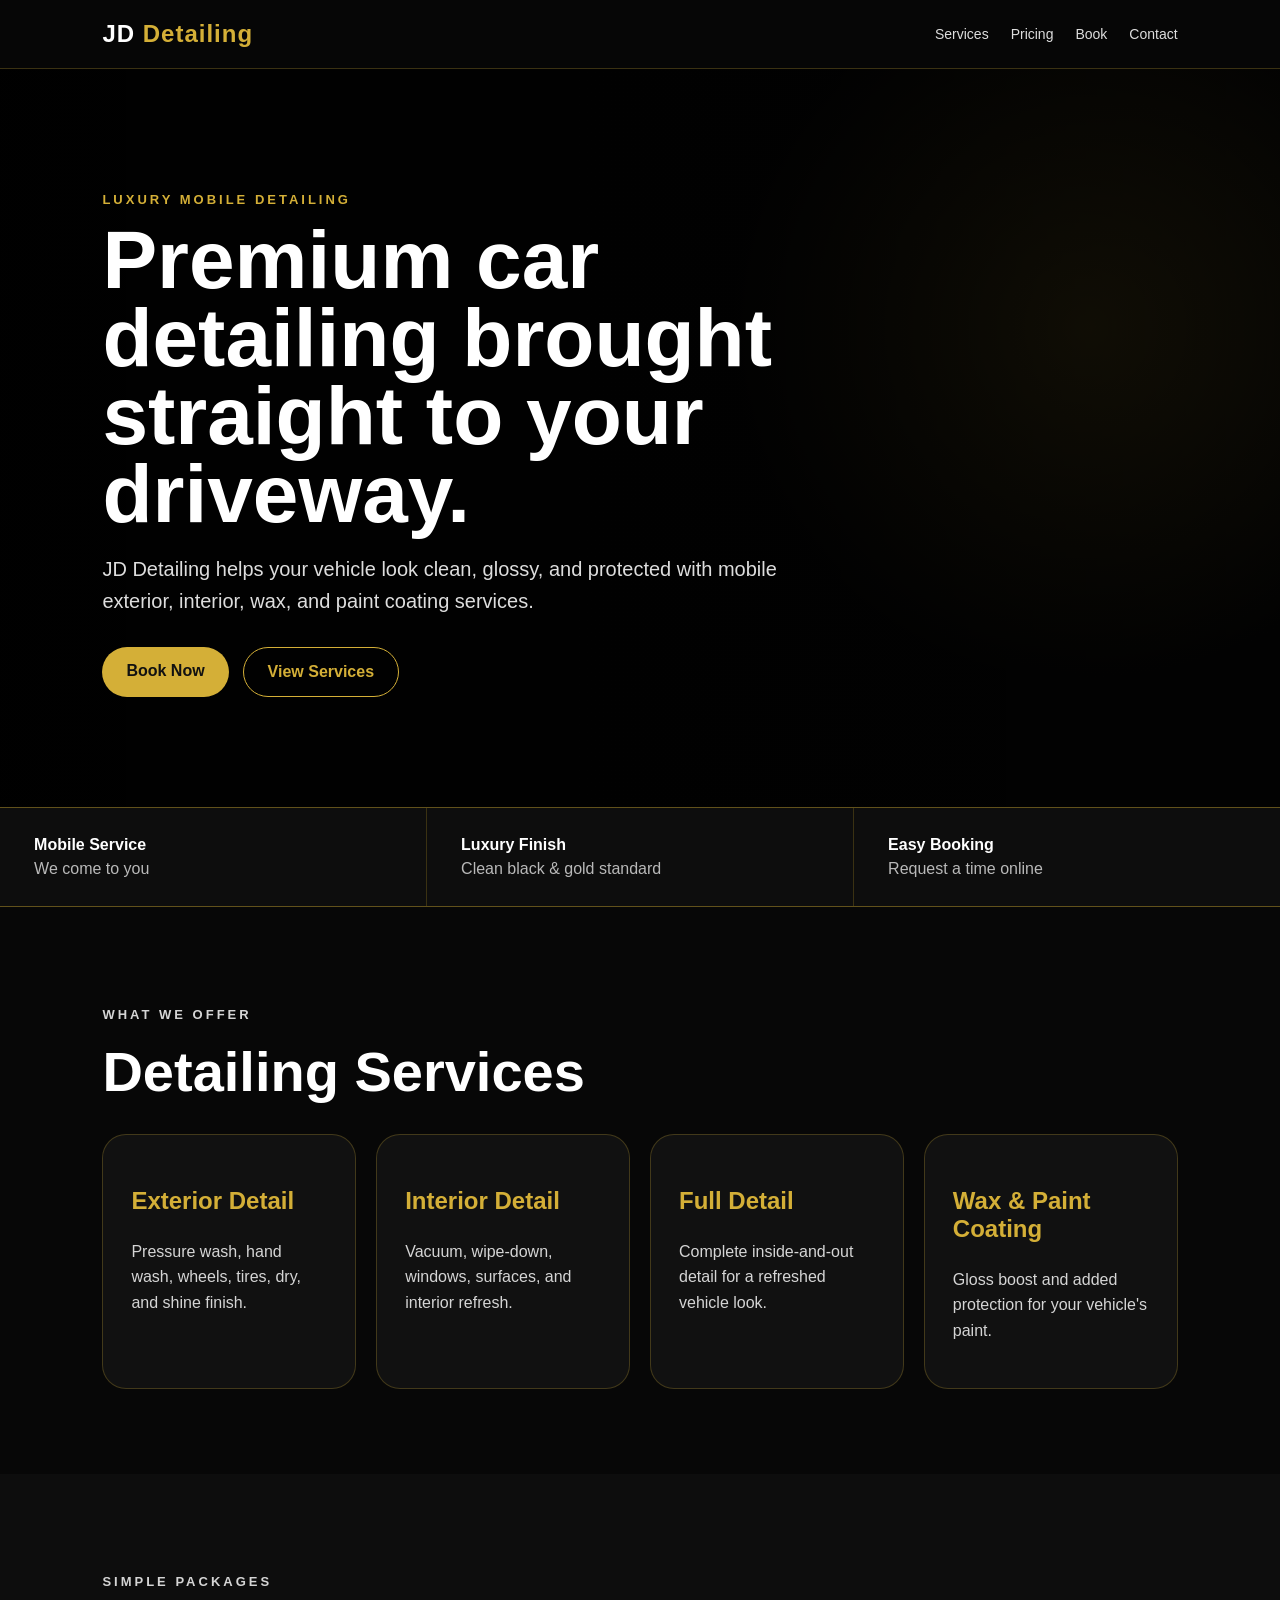
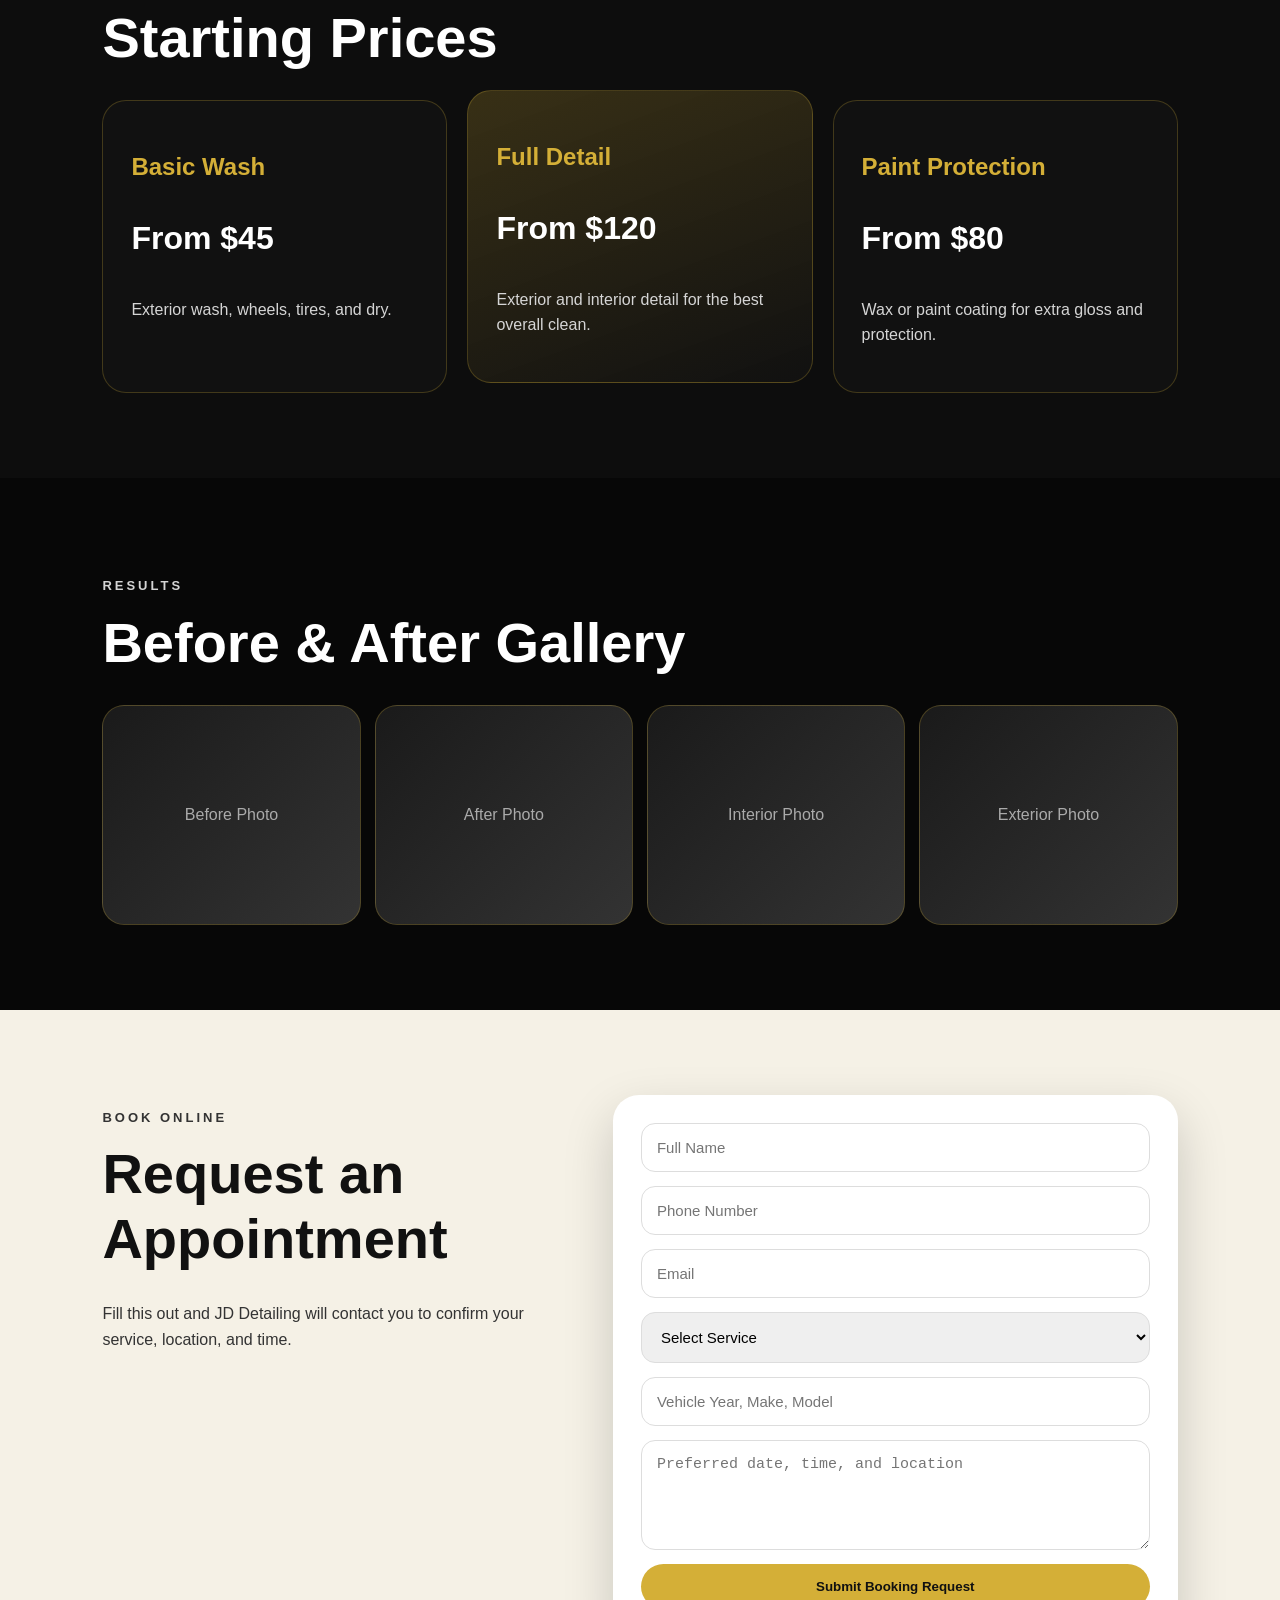
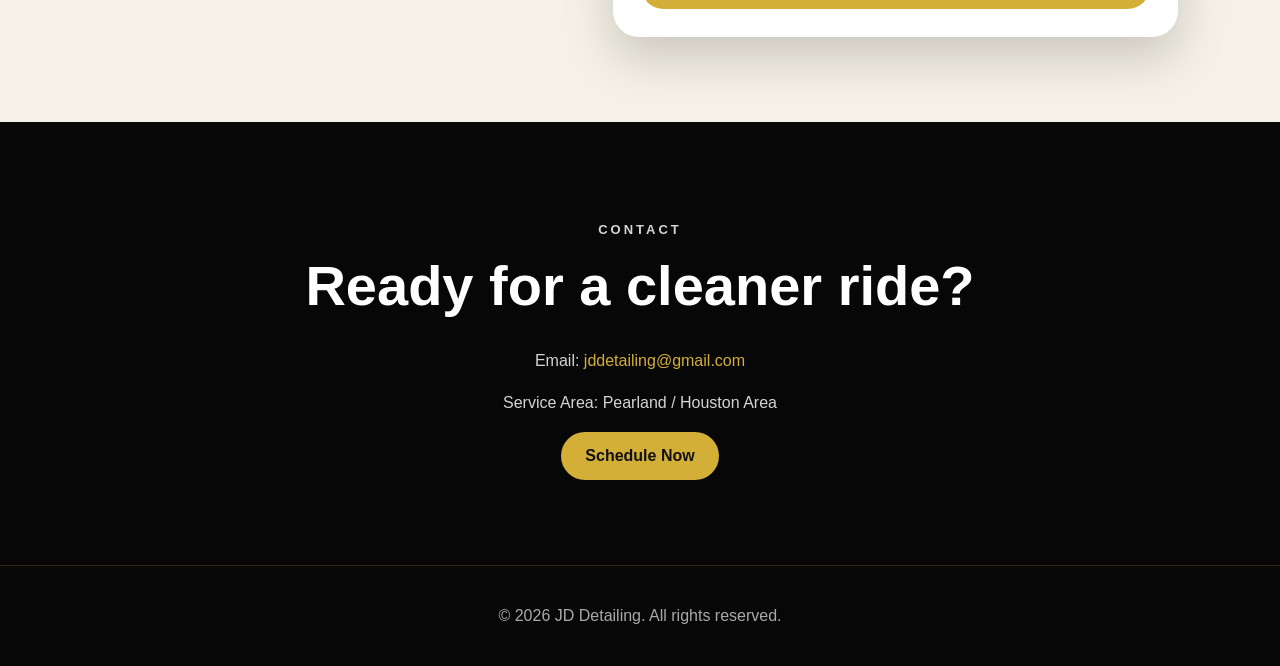
==== index.html @ 8a9e45c3 "Add files via upload" ====
<!DOCTYPE html>
<html lang="en">
<head>
  <meta charset="UTF-8" />
  <meta name="viewport" content="width=device-width, initial-scale=1.0" />
  <title>JD Detailing | Mobile Car Detailing</title>
  <meta name="description" content="JD Detailing provides luxury mobile car detailing with exterior washes, full details, wax, and paint coating services." />
  <link rel="stylesheet" href="style.css" />
</head>
<body>
  <header class="nav">
    <div class="logo">JD <span>Detailing</span></div>
    <nav>
      <a href="#services">Services</a>
      <a href="#pricing">Pricing</a>
      <a href="#book">Book</a>
      <a href="#contact">Contact</a>
    </nav>
  </header>

  <section class="hero">
    <div class="hero-content">
      <p class="tag">Luxury Mobile Detailing</p>
      <h1>Premium car detailing brought straight to your driveway.</h1>
      <p class="sub">JD Detailing helps your vehicle look clean, glossy, and protected with mobile exterior, interior, wax, and paint coating services.</p>
      <div class="buttons">
        <a class="btn primary" href="#book">Book Now</a>
        <a class="btn secondary" href="#services">View Services</a>
      </div>
    </div>
  </section>

  <section class="trust">
    <div><strong>Mobile Service</strong><span>We come to you</span></div>
    <div><strong>Luxury Finish</strong><span>Clean black & gold standard</span></div>
    <div><strong>Easy Booking</strong><span>Request a time online</span></div>
  </section>

  <section id="services" class="section">
    <p class="tag">What We Offer</p>
    <h2>Detailing Services</h2>
    <div class="grid">
      <div class="card"><h3>Exterior Detail</h3><p>Pressure wash, hand wash, wheels, tires, dry, and shine finish.</p></div>
      <div class="card"><h3>Interior Detail</h3><p>Vacuum, wipe-down, windows, surfaces, and interior refresh.</p></div>
      <div class="card"><h3>Full Detail</h3><p>Complete inside-and-out detail for a refreshed vehicle look.</p></div>
      <div class="card"><h3>Wax & Paint Coating</h3><p>Gloss boost and added protection for your vehicle's paint.</p></div>
    </div>
  </section>

  <section id="pricing" class="section dark">
    <p class="tag">Simple Packages</p>
    <h2>Starting Prices</h2>
    <div class="price-grid">
      <div class="price-card"><h3>Basic Wash</h3><p class="price">From $45</p><p>Exterior wash, wheels, tires, and dry.</p></div>
      <div class="price-card featured"><h3>Full Detail</h3><p class="price">From $120</p><p>Exterior and interior detail for the best overall clean.</p></div>
      <div class="price-card"><h3>Paint Protection</h3><p class="price">From $80</p><p>Wax or paint coating for extra gloss and protection.</p></div>
    </div>
  </section>

  <section class="section gallery">
    <p class="tag">Results</p>
    <h2>Before & After Gallery</h2>
    <div class="gallery-grid">
      <div>Before Photo</div>
      <div>After Photo</div>
      <div>Interior Photo</div>
      <div>Exterior Photo</div>
    </div>
  </section>

  <section id="book" class="section book">
    <div>
      <p class="tag">Book Online</p>
      <h2>Request an Appointment</h2>
      <p>Fill this out and JD Detailing will contact you to confirm your service, location, and time.</p>
    </div>
    <form action="https://formspree.io/f/xwkgyqbo" method="POST">
      <input name="name" placeholder="Full Name" required />
      <input name="phone" placeholder="Phone Number" required />
      <input name="email" type="email" placeholder="Email" />
      <select name="service" required>
        <option value="">Select Service</option>
        <option>Basic Wash</option>
        <option>Exterior Detail</option>
        <option>Interior Detail</option>
        <option>Full Detail</option>
        <option>Wax / Paint Coating</option>
      </select>
      <input name="vehicle" placeholder="Vehicle Year, Make, Model" />
      <textarea name="message" placeholder="Preferred date, time, and location"></textarea>
      <button type="submit">Submit Booking Request</button>
    </form>
  </section>

  <section id="contact" class="section contact">
    <p class="tag">Contact</p>
    <h2>Ready for a cleaner ride?</h2>
    <p>Email: <a href="mailto:jddetailing@gmail.com">jddetailing@gmail.com</a></p>
    <p>Service Area: Pearland / Houston Area</p>
    <a class="btn primary" href="#book">Schedule Now</a>
  </section>

  <footer>
    <p>© 2026 JD Detailing. All rights reserved.</p>
  </footer>
</body>
</html>
---- style.css ----
:root{--black:#070707;--dark:#111;--gold:#d4af37;--soft:#f5f1e6;--gray:#b9b9b9;--white:#fff}*{box-sizing:border-box}html{scroll-behavior:smooth}body{margin:0;font-family:Arial,Helvetica,sans-serif;background:var(--black);color:var(--white)}a{color:inherit;text-decoration:none}.nav{position:sticky;top:0;z-index:10;display:flex;justify-content:space-between;align-items:center;padding:20px 8%;background:rgba(7,7,7,.92);border-bottom:1px solid rgba(212,175,55,.25);backdrop-filter:blur(10px)}.logo{font-size:24px;font-weight:800;letter-spacing:1px}.logo span{color:var(--gold)}.nav nav{display:flex;gap:22px}.nav a{font-size:14px;color:#ddd}.nav a:hover{color:var(--gold)}.hero{min-height:82vh;display:flex;align-items:center;padding:80px 8%;background:linear-gradient(90deg,rgba(0,0,0,.95),rgba(0,0,0,.74)),radial-gradient(circle at 85% 35%,rgba(212,175,55,.3),transparent 30%)}.hero-content{max-width:850px}.tag{color:var(--gold);text-transform:uppercase;letter-spacing:3px;font-weight:700;font-size:13px}.hero h1{font-size:clamp(42px,7vw,82px);line-height:.95;margin:14px 0}.sub{font-size:20px;color:#ddd;max-width:690px;line-height:1.6}.buttons{display:flex;gap:14px;flex-wrap:wrap;margin-top:30px}.btn,button{display:inline-block;padding:15px 24px;border-radius:999px;font-weight:800;border:0;cursor:pointer}.primary,button{background:var(--gold);color:#111}.secondary{border:1px solid var(--gold);color:var(--gold)}.trust{display:grid;grid-template-columns:repeat(3,1fr);gap:1px;background:rgba(212,175,55,.25);border-top:1px solid rgba(212,175,55,.25);border-bottom:1px solid rgba(212,175,55,.25)}.trust div{background:#0d0d0d;padding:28px 8%;display:flex;flex-direction:column;gap:6px}.trust span{color:var(--gray)}.section{padding:85px 8%}.section h2{font-size:clamp(34px,5vw,56px);margin:8px 0 30px}.grid,.price-grid{display:grid;grid-template-columns:repeat(4,1fr);gap:20px}.card,.price-card{background:#111;border:1px solid rgba(212,175,55,.25);border-radius:24px;padding:28px;min-height:190px}.card h3,.price-card h3{color:var(--gold);font-size:24px}.card p,.price-card p,.section p{color:#d5d5d5;line-height:1.6}.dark{background:#0d0d0d}.price-grid{grid-template-columns:repeat(3,1fr)}.price-card.featured{background:linear-gradient(160deg,rgba(212,175,55,.22),#111);transform:translateY(-10px)}.price{font-size:32px!important;color:#fff!important;font-weight:900}.gallery-grid{display:grid;grid-template-columns:repeat(4,1fr);gap:14px}.gallery-grid div{height:220px;border-radius:22px;background:linear-gradient(135deg,#1a1a1a,#333);border:1px solid rgba(212,175,55,.25);display:flex;align-items:center;justify-content:center;color:#aaa}.book{display:grid;grid-template-columns:1fr 1.2fr;gap:40px;align-items:start;background:var(--soft);color:#111}.book p{color:#333}.book form{display:grid;gap:14px;background:#fff;padding:28px;border-radius:26px;box-shadow:0 20px 50px rgba(0,0,0,.18)}input,select,textarea{width:100%;padding:15px;border:1px solid #ddd;border-radius:14px;font-size:15px}textarea{min-height:110px;resize:vertical}.contact{text-align:center}.contact a:not(.btn){color:var(--gold)}footer{text-align:center;padding:25px;color:#aaa;border-top:1px solid rgba(212,175,55,.2)}@media(max-width:850px){.nav{align-items:flex-start;gap:14px;flex-direction:column}.nav nav{flex-wrap:wrap}.trust,.grid,.price-grid,.gallery-grid,.book{grid-template-columns:1fr}.hero{min-height:auto}.price-card.featured{transform:none}}
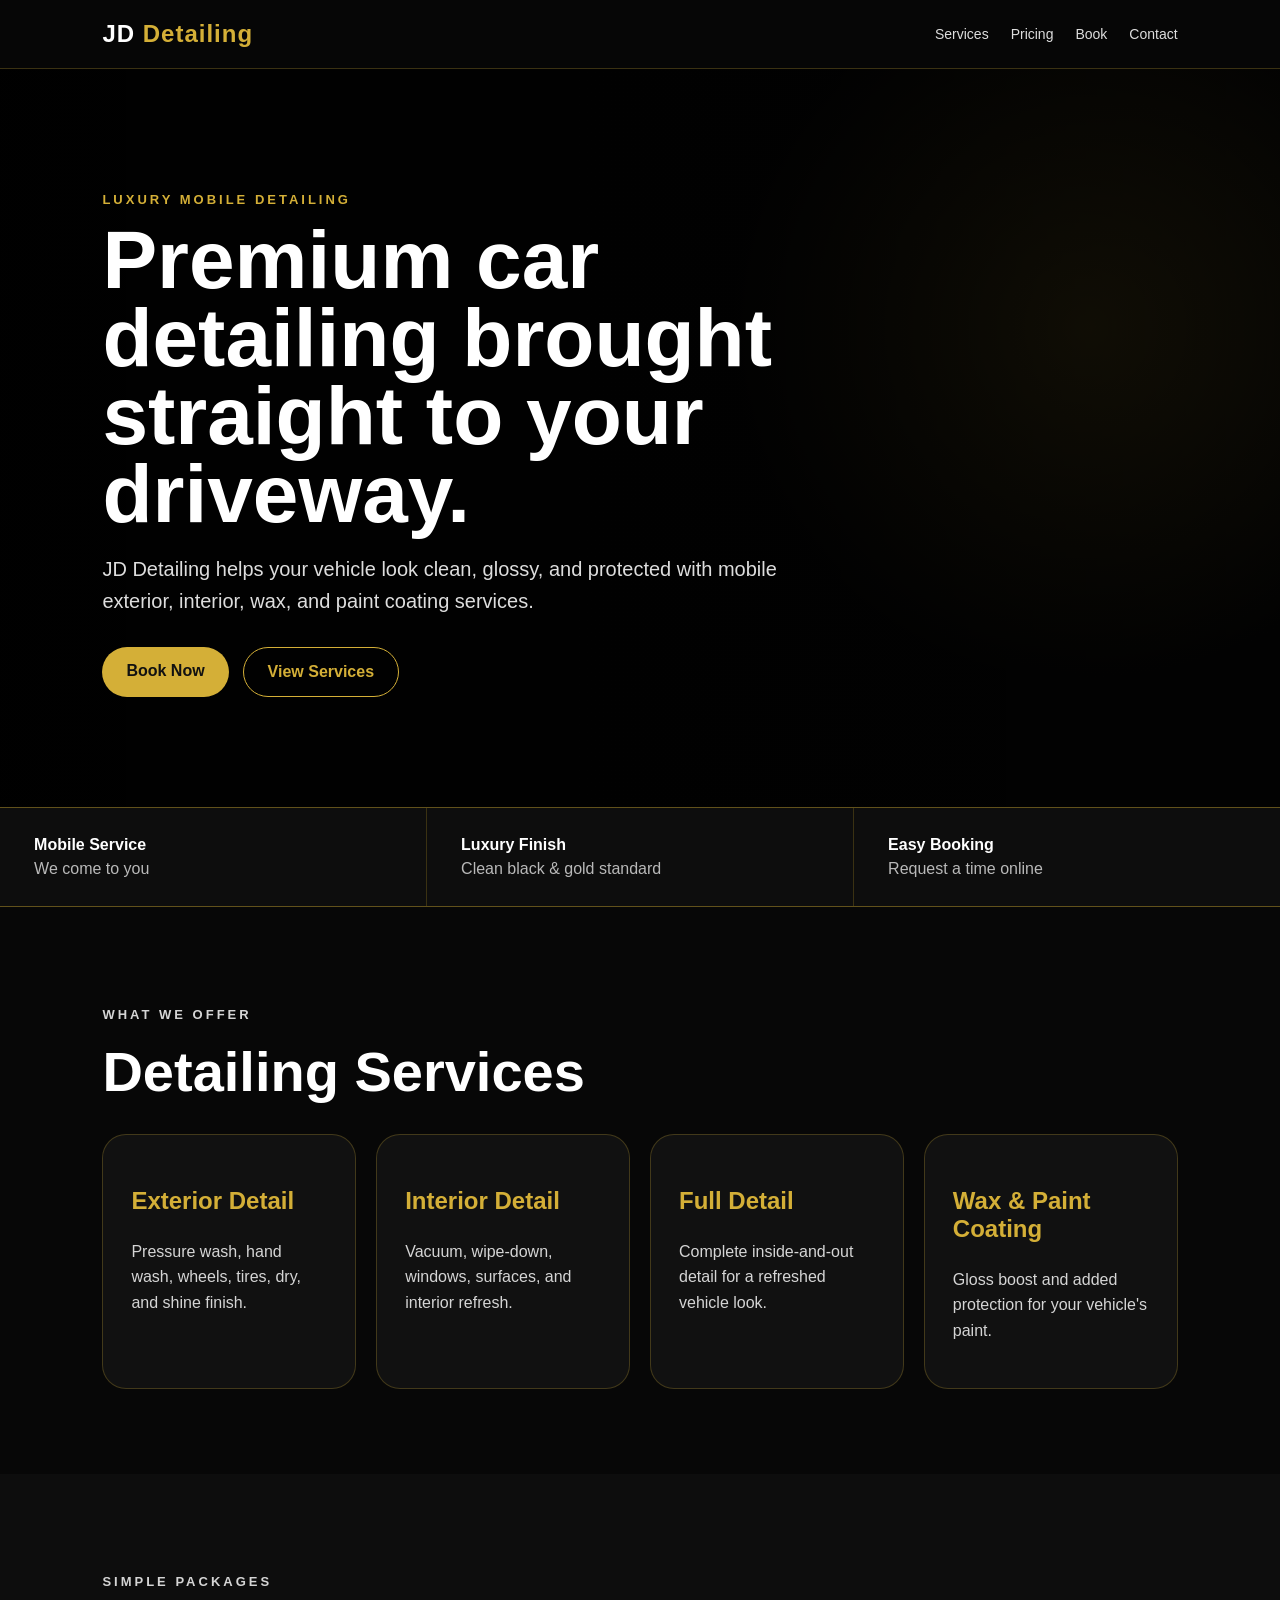
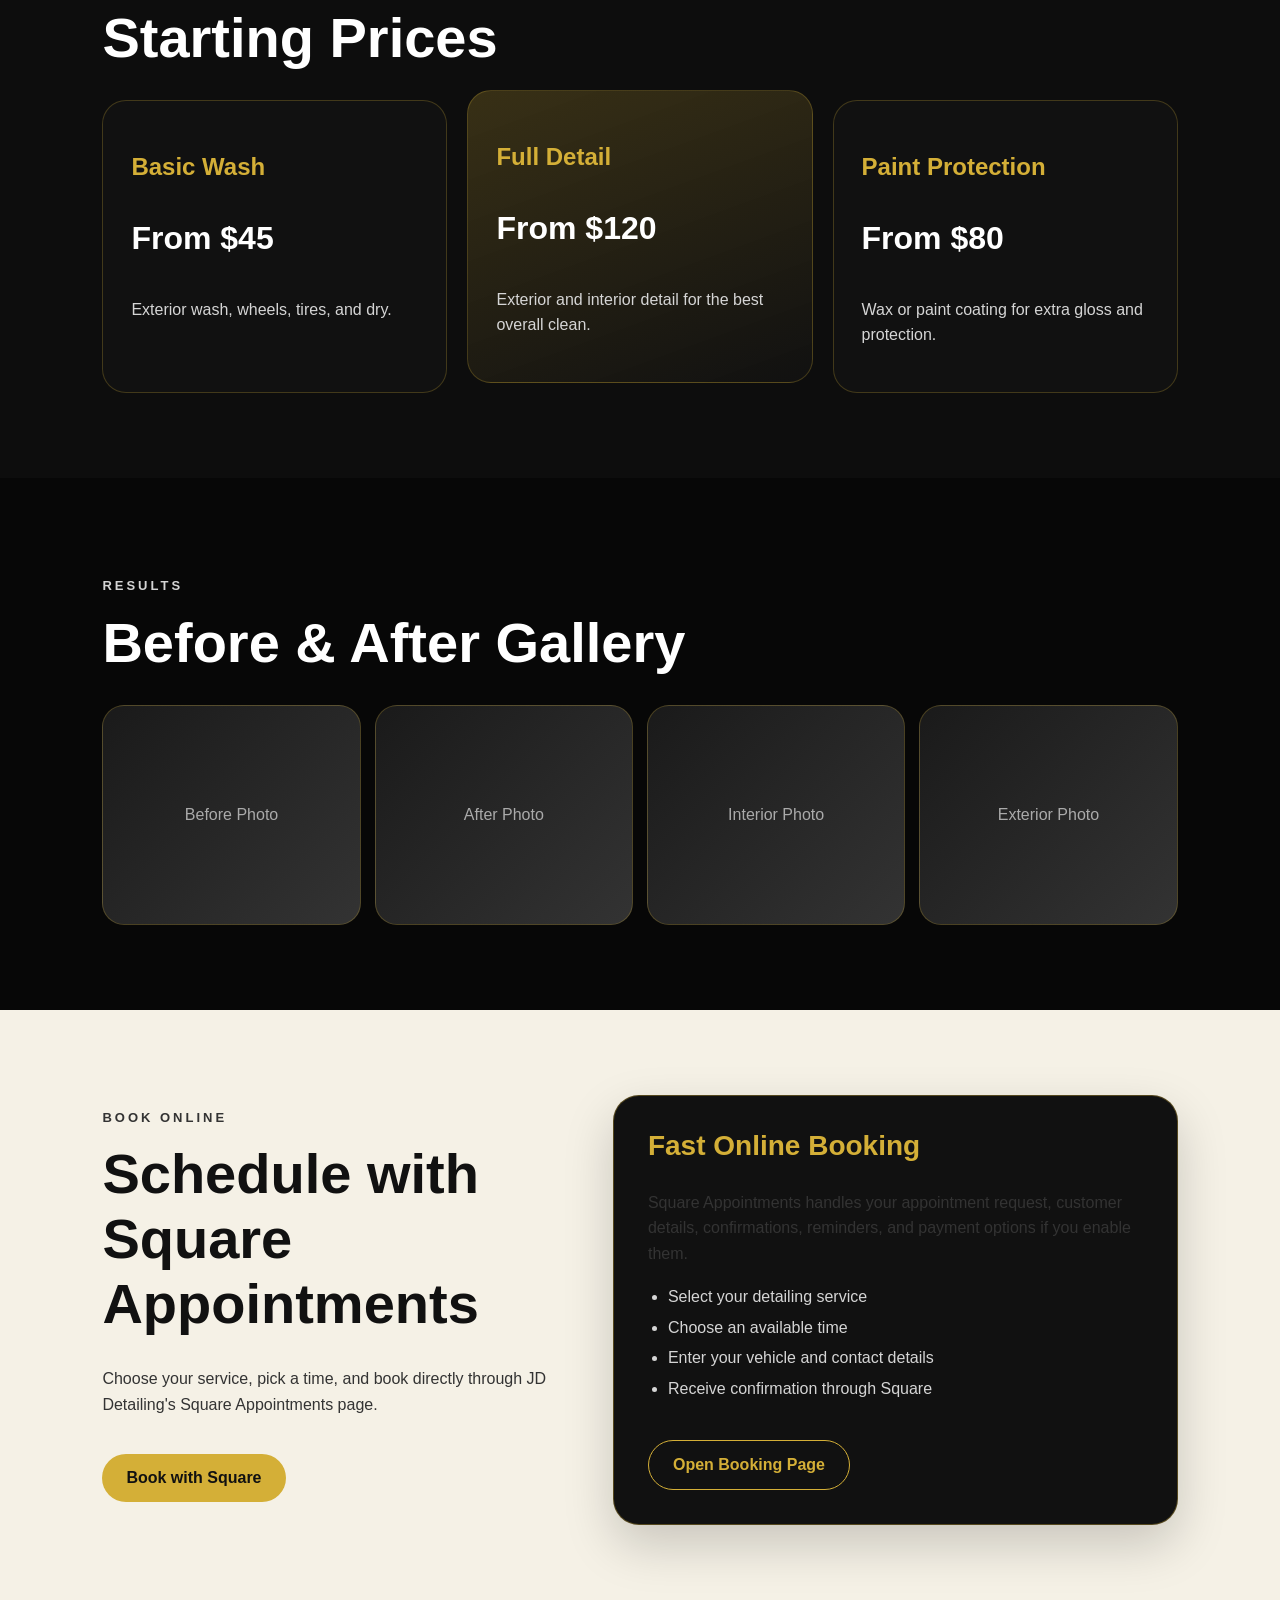
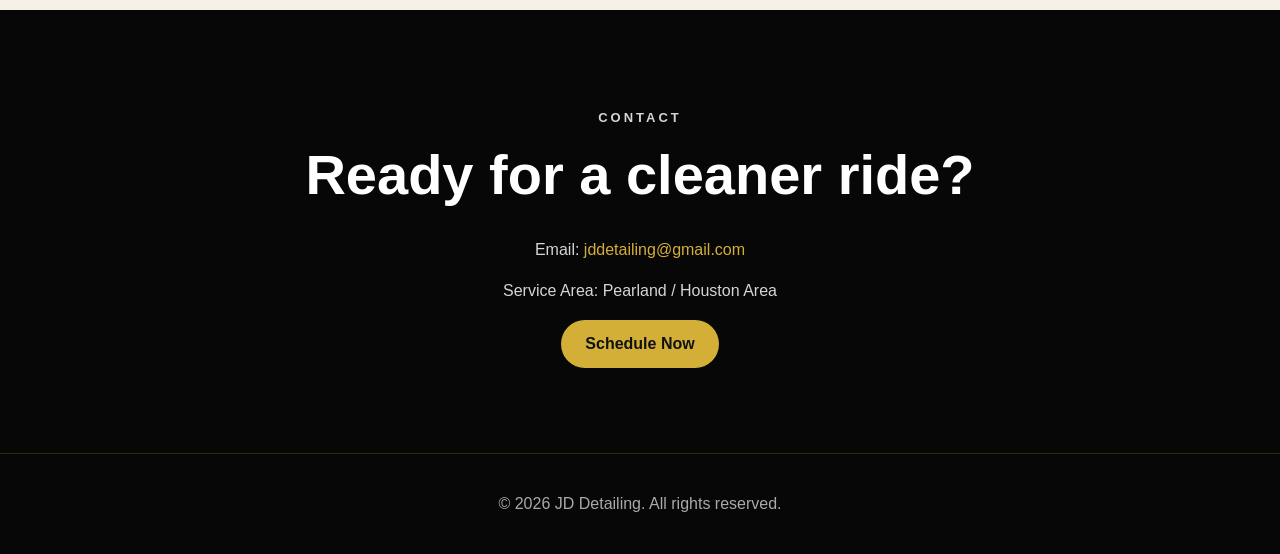
==== commit 583cf292: "Add files via upload" ====
--- a/index.html
+++ b/index.html
@@ -24,7 +24,7 @@
       <h1>Premium car detailing brought straight to your driveway.</h1>
       <p class="sub">JD Detailing helps your vehicle look clean, glossy, and protected with mobile exterior, interior, wax, and paint coating services.</p>
       <div class="buttons">
-        <a class="btn primary" href="#book">Book Now</a>
+        <a class="btn primary" href="https://app.squareup.com/appointments/book/g1cyfay6eoi286/L6CY3M89W4GS8/start" target="_blank" rel="noopener">Book Now</a>
         <a class="btn secondary" href="#services">View Services</a>
       </div>
     </div>
@@ -68,28 +68,24 @@
     </div>
   </section>
 
-  <section id="book" class="section book">
+  <section id="book" class="section book square-booking">
     <div>
       <p class="tag">Book Online</p>
-      <h2>Request an Appointment</h2>
-      <p>Fill this out and JD Detailing will contact you to confirm your service, location, and time.</p>
+      <h2>Schedule with Square Appointments</h2>
+      <p>Choose your service, pick a time, and book directly through JD Detailing's Square Appointments page.</p>
+      <a class="btn primary" href="https://app.squareup.com/appointments/book/g1cyfay6eoi286/L6CY3M89W4GS8/start" target="_blank" rel="noopener">Book with Square</a>
     </div>
-    <form action="https://formspree.io/f/xwkgyqbo" method="POST">
-      <input name="name" placeholder="Full Name" required />
-      <input name="phone" placeholder="Phone Number" required />
-      <input name="email" type="email" placeholder="Email" />
-      <select name="service" required>
-        <option value="">Select Service</option>
-        <option>Basic Wash</option>
-        <option>Exterior Detail</option>
-        <option>Interior Detail</option>
-        <option>Full Detail</option>
-        <option>Wax / Paint Coating</option>
-      </select>
-      <input name="vehicle" placeholder="Vehicle Year, Make, Model" />
-      <textarea name="message" placeholder="Preferred date, time, and location"></textarea>
-      <button type="submit">Submit Booking Request</button>
-    </form>
+    <div class="booking-card">
+      <h3>Fast Online Booking</h3>
+      <p>Square Appointments handles your appointment request, customer details, confirmations, reminders, and payment options if you enable them.</p>
+      <ul>
+        <li>Select your detailing service</li>
+        <li>Choose an available time</li>
+        <li>Enter your vehicle and contact details</li>
+        <li>Receive confirmation through Square</li>
+      </ul>
+      <a class="btn secondary dark-btn" href="https://app.squareup.com/appointments/book/g1cyfay6eoi286/L6CY3M89W4GS8/start" target="_blank" rel="noopener">Open Booking Page</a>
+    </div>
   </section>
 
   <section id="contact" class="section contact">
@@ -97,7 +93,7 @@
     <h2>Ready for a cleaner ride?</h2>
     <p>Email: <a href="mailto:jddetailing@gmail.com">jddetailing@gmail.com</a></p>
     <p>Service Area: Pearland / Houston Area</p>
-    <a class="btn primary" href="#book">Schedule Now</a>
+    <a class="btn primary" href="https://app.squareup.com/appointments/book/g1cyfay6eoi286/L6CY3M89W4GS8/start" target="_blank" rel="noopener">Schedule Now</a>
   </section>
 
   <footer>
--- a/style.css
+++ b/style.css
@@ -1 +1,3 @@
 :root{--black:#070707;--dark:#111;--gold:#d4af37;--soft:#f5f1e6;--gray:#b9b9b9;--white:#fff}*{box-sizing:border-box}html{scroll-behavior:smooth}body{margin:0;font-family:Arial,Helvetica,sans-serif;background:var(--black);color:var(--white)}a{color:inherit;text-decoration:none}.nav{position:sticky;top:0;z-index:10;display:flex;justify-content:space-between;align-items:center;padding:20px 8%;background:rgba(7,7,7,.92);border-bottom:1px solid rgba(212,175,55,.25);backdrop-filter:blur(10px)}.logo{font-size:24px;font-weight:800;letter-spacing:1px}.logo span{color:var(--gold)}.nav nav{display:flex;gap:22px}.nav a{font-size:14px;color:#ddd}.nav a:hover{color:var(--gold)}.hero{min-height:82vh;display:flex;align-items:center;padding:80px 8%;background:linear-gradient(90deg,rgba(0,0,0,.95),rgba(0,0,0,.74)),radial-gradient(circle at 85% 35%,rgba(212,175,55,.3),transparent 30%)}.hero-content{max-width:850px}.tag{color:var(--gold);text-transform:uppercase;letter-spacing:3px;font-weight:700;font-size:13px}.hero h1{font-size:clamp(42px,7vw,82px);line-height:.95;margin:14px 0}.sub{font-size:20px;color:#ddd;max-width:690px;line-height:1.6}.buttons{display:flex;gap:14px;flex-wrap:wrap;margin-top:30px}.btn,button{display:inline-block;padding:15px 24px;border-radius:999px;font-weight:800;border:0;cursor:pointer}.primary,button{background:var(--gold);color:#111}.secondary{border:1px solid var(--gold);color:var(--gold)}.trust{display:grid;grid-template-columns:repeat(3,1fr);gap:1px;background:rgba(212,175,55,.25);border-top:1px solid rgba(212,175,55,.25);border-bottom:1px solid rgba(212,175,55,.25)}.trust div{background:#0d0d0d;padding:28px 8%;display:flex;flex-direction:column;gap:6px}.trust span{color:var(--gray)}.section{padding:85px 8%}.section h2{font-size:clamp(34px,5vw,56px);margin:8px 0 30px}.grid,.price-grid{display:grid;grid-template-columns:repeat(4,1fr);gap:20px}.card,.price-card{background:#111;border:1px solid rgba(212,175,55,.25);border-radius:24px;padding:28px;min-height:190px}.card h3,.price-card h3{color:var(--gold);font-size:24px}.card p,.price-card p,.section p{color:#d5d5d5;line-height:1.6}.dark{background:#0d0d0d}.price-grid{grid-template-columns:repeat(3,1fr)}.price-card.featured{background:linear-gradient(160deg,rgba(212,175,55,.22),#111);transform:translateY(-10px)}.price{font-size:32px!important;color:#fff!important;font-weight:900}.gallery-grid{display:grid;grid-template-columns:repeat(4,1fr);gap:14px}.gallery-grid div{height:220px;border-radius:22px;background:linear-gradient(135deg,#1a1a1a,#333);border:1px solid rgba(212,175,55,.25);display:flex;align-items:center;justify-content:center;color:#aaa}.book{display:grid;grid-template-columns:1fr 1.2fr;gap:40px;align-items:start;background:var(--soft);color:#111}.book p{color:#333}.book form{display:grid;gap:14px;background:#fff;padding:28px;border-radius:26px;box-shadow:0 20px 50px rgba(0,0,0,.18)}input,select,textarea{width:100%;padding:15px;border:1px solid #ddd;border-radius:14px;font-size:15px}textarea{min-height:110px;resize:vertical}.contact{text-align:center}.contact a:not(.btn){color:var(--gold)}footer{text-align:center;padding:25px;color:#aaa;border-top:1px solid rgba(212,175,55,.2)}@media(max-width:850px){.nav{align-items:flex-start;gap:14px;flex-direction:column}.nav nav{flex-wrap:wrap}.trust,.grid,.price-grid,.gallery-grid,.book{grid-template-columns:1fr}.hero{min-height:auto}.price-card.featured{transform:none}}
+
+.booking-card{background:#111;color:#fff;padding:34px;border-radius:26px;border:1px solid rgba(212,175,55,.35);box-shadow:0 20px 50px rgba(0,0,0,.18)}.booking-card h3{color:var(--gold);font-size:28px;margin-top:0}.booking-card ul{color:#d5d5d5;line-height:1.9;padding-left:20px}.square-booking .btn{margin-top:20px}.dark-btn{display:inline-block;border:1px solid var(--gold);color:var(--gold);background:transparent}
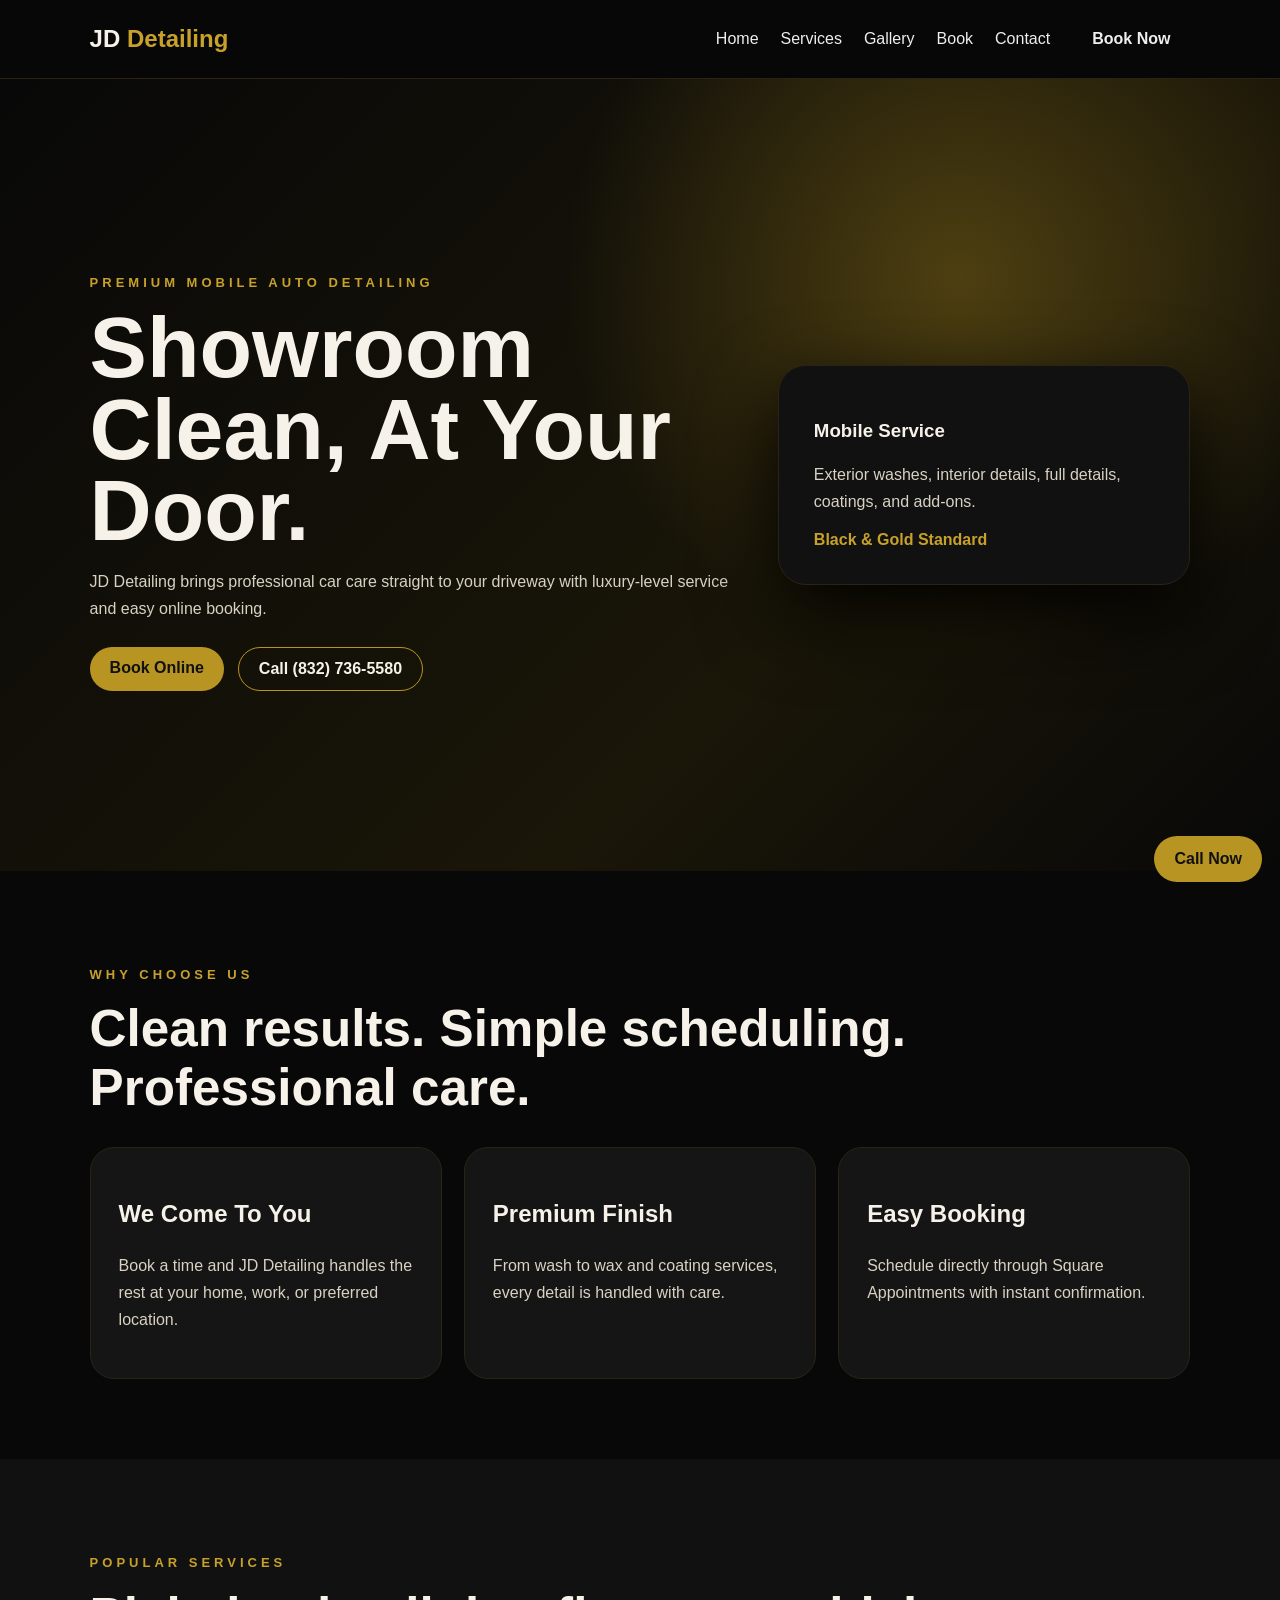
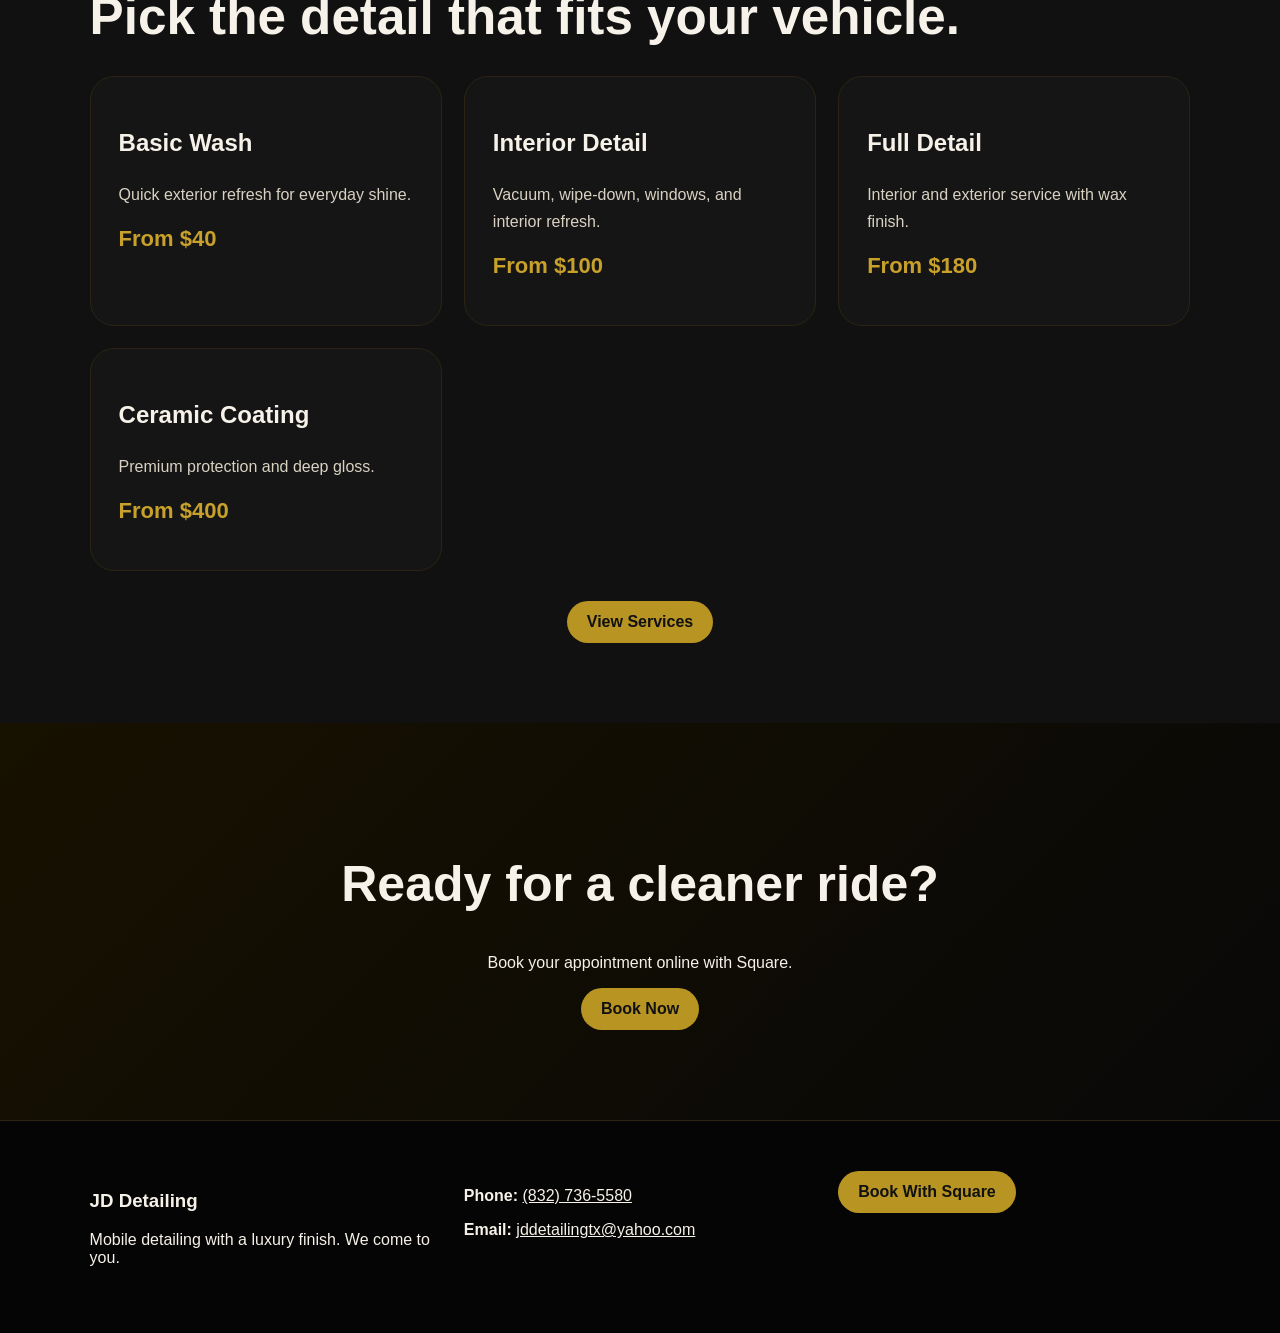
==== commit a160b936: "Add files via upload" ====
--- a/index.html
+++ b/index.html
@@ -1,103 +1 @@
-<!DOCTYPE html>
-<html lang="en">
-<head>
-  <meta charset="UTF-8" />
-  <meta name="viewport" content="width=device-width, initial-scale=1.0" />
-  <title>JD Detailing | Mobile Car Detailing</title>
-  <meta name="description" content="JD Detailing provides luxury mobile car detailing with exterior washes, full details, wax, and paint coating services." />
-  <link rel="stylesheet" href="style.css" />
-</head>
-<body>
-  <header class="nav">
-    <div class="logo">JD <span>Detailing</span></div>
-    <nav>
-      <a href="#services">Services</a>
-      <a href="#pricing">Pricing</a>
-      <a href="#book">Book</a>
-      <a href="#contact">Contact</a>
-    </nav>
-  </header>
-
-  <section class="hero">
-    <div class="hero-content">
-      <p class="tag">Luxury Mobile Detailing</p>
-      <h1>Premium car detailing brought straight to your driveway.</h1>
-      <p class="sub">JD Detailing helps your vehicle look clean, glossy, and protected with mobile exterior, interior, wax, and paint coating services.</p>
-      <div class="buttons">
-        <a class="btn primary" href="https://app.squareup.com/appointments/book/g1cyfay6eoi286/L6CY3M89W4GS8/start" target="_blank" rel="noopener">Book Now</a>
-        <a class="btn secondary" href="#services">View Services</a>
-      </div>
-    </div>
-  </section>
-
-  <section class="trust">
-    <div><strong>Mobile Service</strong><span>We come to you</span></div>
-    <div><strong>Luxury Finish</strong><span>Clean black & gold standard</span></div>
-    <div><strong>Easy Booking</strong><span>Request a time online</span></div>
-  </section>
-
-  <section id="services" class="section">
-    <p class="tag">What We Offer</p>
-    <h2>Detailing Services</h2>
-    <div class="grid">
-      <div class="card"><h3>Exterior Detail</h3><p>Pressure wash, hand wash, wheels, tires, dry, and shine finish.</p></div>
-      <div class="card"><h3>Interior Detail</h3><p>Vacuum, wipe-down, windows, surfaces, and interior refresh.</p></div>
-      <div class="card"><h3>Full Detail</h3><p>Complete inside-and-out detail for a refreshed vehicle look.</p></div>
-      <div class="card"><h3>Wax & Paint Coating</h3><p>Gloss boost and added protection for your vehicle's paint.</p></div>
-    </div>
-  </section>
-
-  <section id="pricing" class="section dark">
-    <p class="tag">Simple Packages</p>
-    <h2>Starting Prices</h2>
-    <div class="price-grid">
-      <div class="price-card"><h3>Basic Wash</h3><p class="price">From $45</p><p>Exterior wash, wheels, tires, and dry.</p></div>
-      <div class="price-card featured"><h3>Full Detail</h3><p class="price">From $120</p><p>Exterior and interior detail for the best overall clean.</p></div>
-      <div class="price-card"><h3>Paint Protection</h3><p class="price">From $80</p><p>Wax or paint coating for extra gloss and protection.</p></div>
-    </div>
-  </section>
-
-  <section class="section gallery">
-    <p class="tag">Results</p>
-    <h2>Before & After Gallery</h2>
-    <div class="gallery-grid">
-      <div>Before Photo</div>
-      <div>After Photo</div>
-      <div>Interior Photo</div>
-      <div>Exterior Photo</div>
-    </div>
-  </section>
-
-  <section id="book" class="section book square-booking">
-    <div>
-      <p class="tag">Book Online</p>
-      <h2>Schedule with Square Appointments</h2>
-      <p>Choose your service, pick a time, and book directly through JD Detailing's Square Appointments page.</p>
-      <a class="btn primary" href="https://app.squareup.com/appointments/book/g1cyfay6eoi286/L6CY3M89W4GS8/start" target="_blank" rel="noopener">Book with Square</a>
-    </div>
-    <div class="booking-card">
-      <h3>Fast Online Booking</h3>
-      <p>Square Appointments handles your appointment request, customer details, confirmations, reminders, and payment options if you enable them.</p>
-      <ul>
-        <li>Select your detailing service</li>
-        <li>Choose an available time</li>
-        <li>Enter your vehicle and contact details</li>
-        <li>Receive confirmation through Square</li>
-      </ul>
-      <a class="btn secondary dark-btn" href="https://app.squareup.com/appointments/book/g1cyfay6eoi286/L6CY3M89W4GS8/start" target="_blank" rel="noopener">Open Booking Page</a>
-    </div>
-  </section>
-
-  <section id="contact" class="section contact">
-    <p class="tag">Contact</p>
-    <h2>Ready for a cleaner ride?</h2>
-    <p>Email: <a href="mailto:jddetailing@gmail.com">jddetailing@gmail.com</a></p>
-    <p>Service Area: Pearland / Houston Area</p>
-    <a class="btn primary" href="https://app.squareup.com/appointments/book/g1cyfay6eoi286/L6CY3M89W4GS8/start" target="_blank" rel="noopener">Schedule Now</a>
-  </section>
-
-  <footer>
-    <p>© 2026 JD Detailing. All rights reserved.</p>
-  </footer>
-</body>
-</html>
+<!DOCTYPE html><html lang="en"><head><meta charset="UTF-8"><meta name="viewport" content="width=device-width, initial-scale=1.0"><title>JD Detailing | Mobile Auto Detailing</title><meta name="description" content="JD Detailing provides mobile car detailing with premium service, convenient booking, and professional care."><link rel="stylesheet" href="css/style.css"><script defer src="js/main.js"></script></head><body><header class="nav"><a class="brand" href="index.html">JD <span>Detailing</span></a><button class="menu" aria-label="Open menu">☰</button><nav><a href="index.html">Home</a><a href="services.html">Services</a><a href="gallery.html">Gallery</a><a href="booking.html">Book</a><a href="contact.html">Contact</a><a class="nav-cta" href="https://app.squareup.com/appointments/book/g1cyfay6eoi286/L6CY3M89W4GS8/start">Book Now</a></nav></header><main><section class="hero"><div class="hero-copy"><p class="eyebrow">Premium Mobile Auto Detailing</p><h1>Showroom Clean, At Your Door.</h1><p>JD Detailing brings professional car care straight to your driveway with luxury-level service and easy online booking.</p><div class="actions"><a class="btn gold" href="https://app.squareup.com/appointments/book/g1cyfay6eoi286/L6CY3M89W4GS8/start">Book Online</a><a class="btn outline" href="tel:18327365580">Call (832) 736-5580</a></div></div><div class="hero-card"><h3>Mobile Service</h3><p>Exterior washes, interior details, full details, coatings, and add-ons.</p><span>Black & Gold Standard</span></div></section><section class="section"><p class="eyebrow">Why choose us</p><h2>Clean results. Simple scheduling. Professional care.</h2><div class="grid three"><article><h3>We Come To You</h3><p>Book a time and JD Detailing handles the rest at your home, work, or preferred location.</p></article><article><h3>Premium Finish</h3><p>From wash to wax and coating services, every detail is handled with care.</p></article><article><h3>Easy Booking</h3><p>Schedule directly through Square Appointments with instant confirmation.</p></article></div></section><section class="section dark"><p class="eyebrow">Popular services</p><h2>Pick the detail that fits your vehicle.</h2><div class="grid cards"><article><h3>Basic Wash</h3><p>Quick exterior refresh for everyday shine.</p><strong>From $40</strong></article><article><h3>Interior Detail</h3><p>Vacuum, wipe-down, windows, and interior refresh.</p><strong>From $100</strong></article><article><h3>Full Detail</h3><p>Interior and exterior service with wax finish.</p><strong>From $180</strong></article><article><h3>Ceramic Coating</h3><p>Premium protection and deep gloss.</p><strong>From $400</strong></article></div><a class="btn gold center" href="services.html">View Services</a></section><section class="cta"><h2>Ready for a cleaner ride?</h2><p>Book your appointment online with Square.</p><a class="btn gold" href="https://app.squareup.com/appointments/book/g1cyfay6eoi286/L6CY3M89W4GS8/start">Book Now</a></section></main><a class="float-call" href="tel:18327365580">Call Now</a><footer><div><h3>JD Detailing</h3><p>Mobile detailing with a luxury finish. We come to you.</p></div><div><p><strong>Phone:</strong> <a href="tel:18327365580">(832) 736-5580</a></p><p><strong>Email:</strong> <a href="mailto:jddetailingtx@yahoo.com">jddetailingtx@yahoo.com</a></p></div><div><a href="https://app.squareup.com/appointments/book/g1cyfay6eoi286/L6CY3M89W4GS8/start" class="btn gold">Book With Square</a></div></footer></body></html>
--- a/css/style.css
+++ b/css/style.css
@@ -0,0 +1 @@
+*{box-sizing:border-box}body{margin:0;background:#080808;color:#f7f2e9;font-family:Arial,Helvetica,sans-serif}a{color:inherit} .nav{position:sticky;top:0;z-index:5;background:rgba(8,8,8,.92);backdrop-filter:blur(12px);display:flex;justify-content:space-between;align-items:center;padding:18px 7%;border-bottom:1px solid #2b2414}.brand{font-weight:900;text-decoration:none;font-size:24px}.brand span{color:#c8a12b}.nav nav{display:flex;gap:22px;align-items:center}.nav nav a{text-decoration:none;color:#eee}.nav-cta,.btn{border-radius:999px;padding:12px 20px;text-decoration:none;font-weight:800;display:inline-block}.gold{background:#b89422;color:#111}.outline{border:1px solid #b89422;color:#f7f2e9}.menu{display:none;background:none;color:#fff;border:0;font-size:26px}.hero{min-height:88vh;display:grid;grid-template-columns:1.1fr .7fr;gap:40px;align-items:center;padding:8% 7%;background:radial-gradient(circle at 75% 25%,#4d3f11,transparent 35%),linear-gradient(135deg,#080808,#1a1608 65%,#080808)}.hero h1,.page-hero h1{font-size:clamp(42px,7vw,86px);line-height:.95;margin:10px 0}.hero p,.page-hero p,.section p{color:#d9d2c3;line-height:1.7}.eyebrow{letter-spacing:4px;text-transform:uppercase;color:#c8a12b!important;font-size:13px;font-weight:800}.actions{display:flex;gap:14px;flex-wrap:wrap;margin-top:25px}.hero-card,.booking-box{background:#111;border:1px solid #2b2414;border-radius:28px;padding:35px;box-shadow:0 30px 80px #000}.hero-card span{color:#c8a12b;font-weight:900}.section{padding:80px 7%}.section h2{font-size:clamp(30px,4vw,54px);margin:0 0 30px}.dark{background:#111}.grid{display:grid;gap:22px}.three{grid-template-columns:repeat(3,1fr)}.cards{grid-template-columns:repeat(3,1fr)}article{background:#151515;border:1px solid #2b2414;border-radius:24px;padding:28px}article h3{font-size:24px}article strong{display:block;color:#c8a12b;margin:18px 0;font-size:22px}article a{color:#c8a12b;font-weight:800}.center{margin:30px auto 0;display:table}.cta{text-align:center;padding:90px 7%;background:linear-gradient(135deg,#171100,#080808)}.cta h2{font-size:50px}.page-hero{padding:90px 7% 60px;background:linear-gradient(135deg,#080808,#1a1608)}.gallery{display:grid;grid-template-columns:repeat(3,1fr);gap:18px}.gallery div{height:220px;border-radius:22px;background:linear-gradient(135deg,#2a2a2a,#6b5515);display:grid;place-items:center;font-weight:900}.contact{display:grid;grid-template-columns:1fr 1fr;gap:25px}.float-call{position:fixed;right:18px;bottom:18px;background:#b89422;color:#111;padding:14px 20px;border-radius:999px;font-weight:900;text-decoration:none;z-index:10}footer{display:grid;grid-template-columns:1fr 1fr 1fr;gap:22px;padding:50px 7%;background:#050505;border-top:1px solid #2b2414}@media(max-width:850px){.menu{display:block}.nav nav{display:none;position:absolute;left:0;right:0;top:64px;background:#080808;padding:20px 7%;flex-direction:column;align-items:flex-start}.nav nav.open{display:flex}.hero,.three,.cards,.gallery,.contact,footer{grid-template-columns:1fr}.hero{padding-top:110px}.cta h2{font-size:36px}}
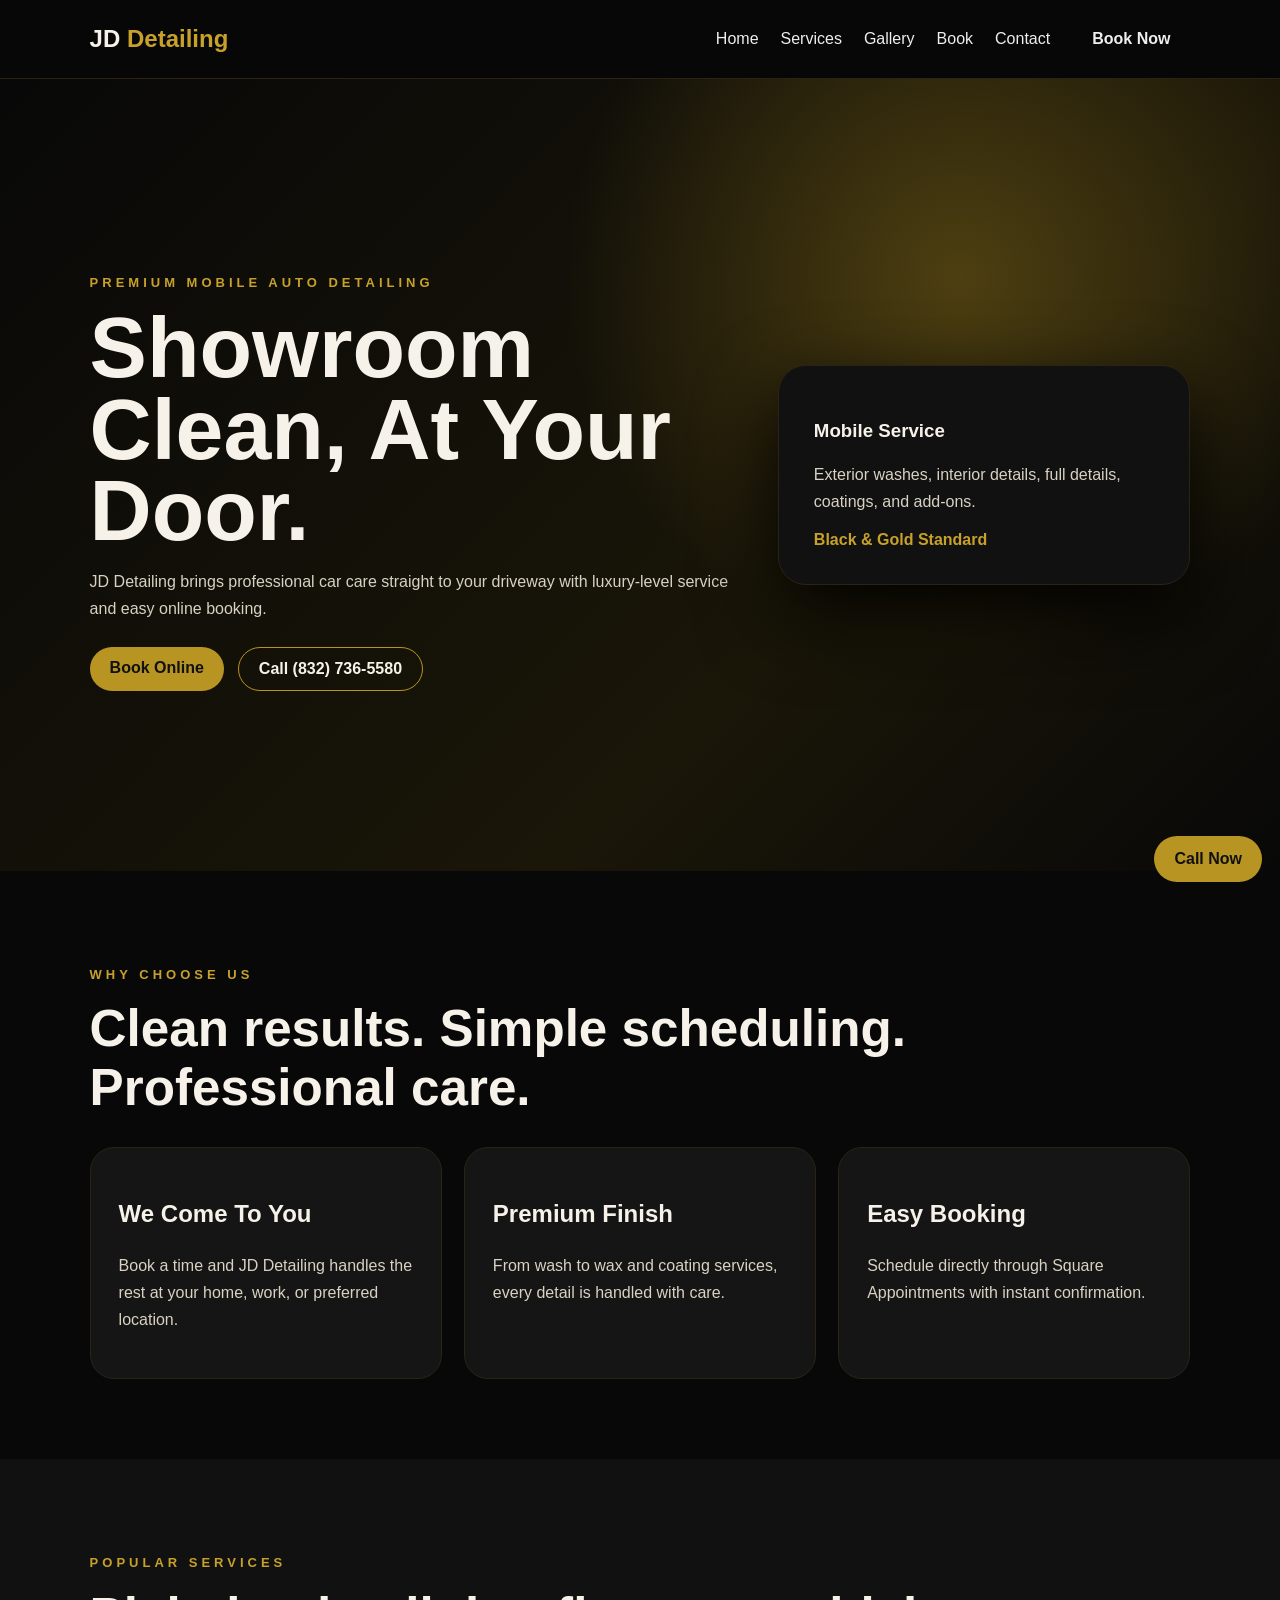
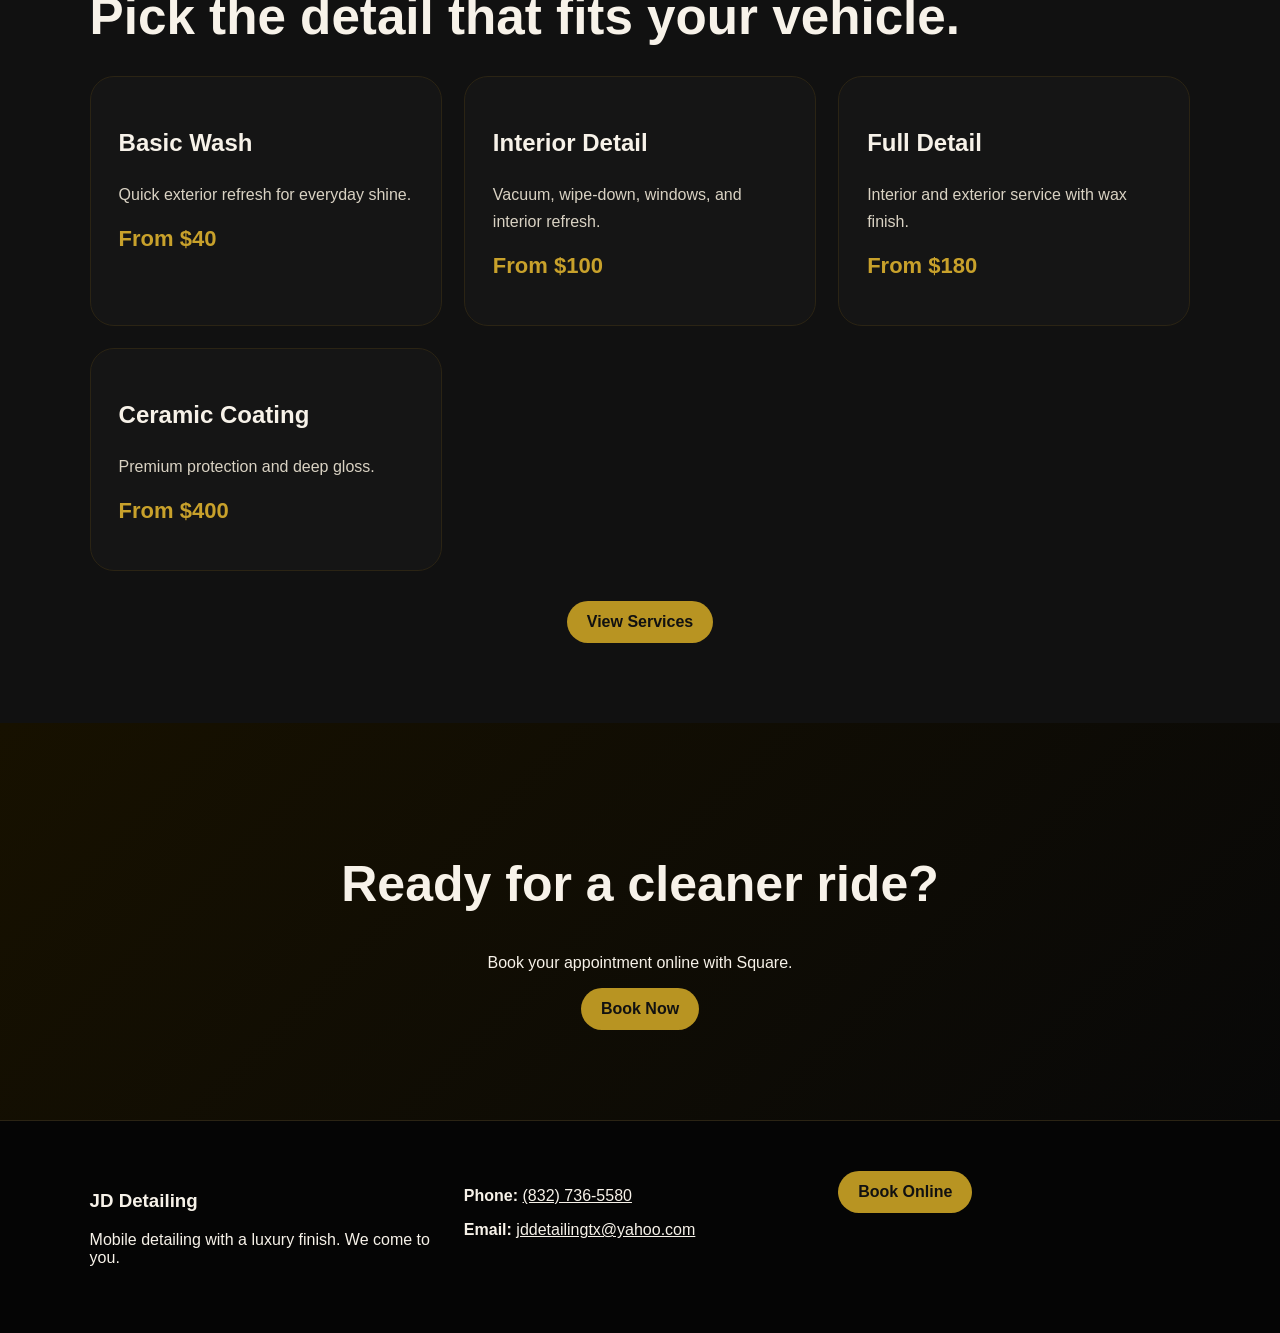
==== commit 4b53fff9: "Add files via upload" ====
--- a/index.html
+++ b/index.html
@@ -1 +1 @@
-<!DOCTYPE html><html lang="en"><head><meta charset="UTF-8"><meta name="viewport" content="width=device-width, initial-scale=1.0"><title>JD Detailing | Mobile Auto Detailing</title><meta name="description" content="JD Detailing provides mobile car detailing with premium service, convenient booking, and professional care."><link rel="stylesheet" href="css/style.css"><script defer src="js/main.js"></script></head><body><header class="nav"><a class="brand" href="index.html">JD <span>Detailing</span></a><button class="menu" aria-label="Open menu">☰</button><nav><a href="index.html">Home</a><a href="services.html">Services</a><a href="gallery.html">Gallery</a><a href="booking.html">Book</a><a href="contact.html">Contact</a><a class="nav-cta" href="https://app.squareup.com/appointments/book/g1cyfay6eoi286/L6CY3M89W4GS8/start">Book Now</a></nav></header><main><section class="hero"><div class="hero-copy"><p class="eyebrow">Premium Mobile Auto Detailing</p><h1>Showroom Clean, At Your Door.</h1><p>JD Detailing brings professional car care straight to your driveway with luxury-level service and easy online booking.</p><div class="actions"><a class="btn gold" href="https://app.squareup.com/appointments/book/g1cyfay6eoi286/L6CY3M89W4GS8/start">Book Online</a><a class="btn outline" href="tel:18327365580">Call (832) 736-5580</a></div></div><div class="hero-card"><h3>Mobile Service</h3><p>Exterior washes, interior details, full details, coatings, and add-ons.</p><span>Black & Gold Standard</span></div></section><section class="section"><p class="eyebrow">Why choose us</p><h2>Clean results. Simple scheduling. Professional care.</h2><div class="grid three"><article><h3>We Come To You</h3><p>Book a time and JD Detailing handles the rest at your home, work, or preferred location.</p></article><article><h3>Premium Finish</h3><p>From wash to wax and coating services, every detail is handled with care.</p></article><article><h3>Easy Booking</h3><p>Schedule directly through Square Appointments with instant confirmation.</p></article></div></section><section class="section dark"><p class="eyebrow">Popular services</p><h2>Pick the detail that fits your vehicle.</h2><div class="grid cards"><article><h3>Basic Wash</h3><p>Quick exterior refresh for everyday shine.</p><strong>From $40</strong></article><article><h3>Interior Detail</h3><p>Vacuum, wipe-down, windows, and interior refresh.</p><strong>From $100</strong></article><article><h3>Full Detail</h3><p>Interior and exterior service with wax finish.</p><strong>From $180</strong></article><article><h3>Ceramic Coating</h3><p>Premium protection and deep gloss.</p><strong>From $400</strong></article></div><a class="btn gold center" href="services.html">View Services</a></section><section class="cta"><h2>Ready for a cleaner ride?</h2><p>Book your appointment online with Square.</p><a class="btn gold" href="https://app.squareup.com/appointments/book/g1cyfay6eoi286/L6CY3M89W4GS8/start">Book Now</a></section></main><a class="float-call" href="tel:18327365580">Call Now</a><footer><div><h3>JD Detailing</h3><p>Mobile detailing with a luxury finish. We come to you.</p></div><div><p><strong>Phone:</strong> <a href="tel:18327365580">(832) 736-5580</a></p><p><strong>Email:</strong> <a href="mailto:jddetailingtx@yahoo.com">jddetailingtx@yahoo.com</a></p></div><div><a href="https://app.squareup.com/appointments/book/g1cyfay6eoi286/L6CY3M89W4GS8/start" class="btn gold">Book With Square</a></div></footer></body></html>+<!DOCTYPE html><html lang="en"><head><meta charset="UTF-8"><meta name="viewport" content="width=device-width, initial-scale=1.0"><title>JD Detailing | Mobile Auto Detailing</title><meta name="description" content="JD Detailing provides mobile car detailing with premium service, convenient booking, and professional care."><link rel="stylesheet" href="css/style.css"><script defer src="js/main.js"></script></head><body><header class="nav"><a class="brand" href="index.html">JD <span>Detailing</span></a><button class="menu" aria-label="Open menu">☰</button><nav><a href="index.html">Home</a><a href="services.html">Services</a><a href="gallery.html">Gallery</a><a href="booking.html">Book</a><a href="contact.html">Contact</a><a class="nav-cta" href="booking.html#square-booking">Book Now</a></nav></header><main><section class="hero"><div class="hero-copy"><p class="eyebrow">Premium Mobile Auto Detailing</p><h1>Showroom Clean, At Your Door.</h1><p>JD Detailing brings professional car care straight to your driveway with luxury-level service and easy online booking.</p><div class="actions"><a class="btn gold" href="booking.html#square-booking">Book Online</a><a class="btn outline" href="tel:18327365580">Call (832) 736-5580</a></div></div><div class="hero-card"><h3>Mobile Service</h3><p>Exterior washes, interior details, full details, coatings, and add-ons.</p><span>Black & Gold Standard</span></div></section><section class="section"><p class="eyebrow">Why choose us</p><h2>Clean results. Simple scheduling. Professional care.</h2><div class="grid three"><article><h3>We Come To You</h3><p>Book a time and JD Detailing handles the rest at your home, work, or preferred location.</p></article><article><h3>Premium Finish</h3><p>From wash to wax and coating services, every detail is handled with care.</p></article><article><h3>Easy Booking</h3><p>Schedule directly through Square Appointments with instant confirmation.</p></article></div></section><section class="section dark"><p class="eyebrow">Popular services</p><h2>Pick the detail that fits your vehicle.</h2><div class="grid cards"><article><h3>Basic Wash</h3><p>Quick exterior refresh for everyday shine.</p><strong>From $40</strong></article><article><h3>Interior Detail</h3><p>Vacuum, wipe-down, windows, and interior refresh.</p><strong>From $100</strong></article><article><h3>Full Detail</h3><p>Interior and exterior service with wax finish.</p><strong>From $180</strong></article><article><h3>Ceramic Coating</h3><p>Premium protection and deep gloss.</p><strong>From $400</strong></article></div><a class="btn gold center" href="services.html">View Services</a></section><section class="cta"><h2>Ready for a cleaner ride?</h2><p>Book your appointment online with Square.</p><a class="btn gold" href="booking.html#square-booking">Book Now</a></section></main><a class="float-call" href="tel:18327365580">Call Now</a><footer><div><h3>JD Detailing</h3><p>Mobile detailing with a luxury finish. We come to you.</p></div><div><p><strong>Phone:</strong> <a href="tel:18327365580">(832) 736-5580</a></p><p><strong>Email:</strong> <a href="mailto:jddetailingtx@yahoo.com">jddetailingtx@yahoo.com</a></p></div><div><a href="booking.html#square-booking" class="btn gold">Book Online</a></div></footer></body></html>
